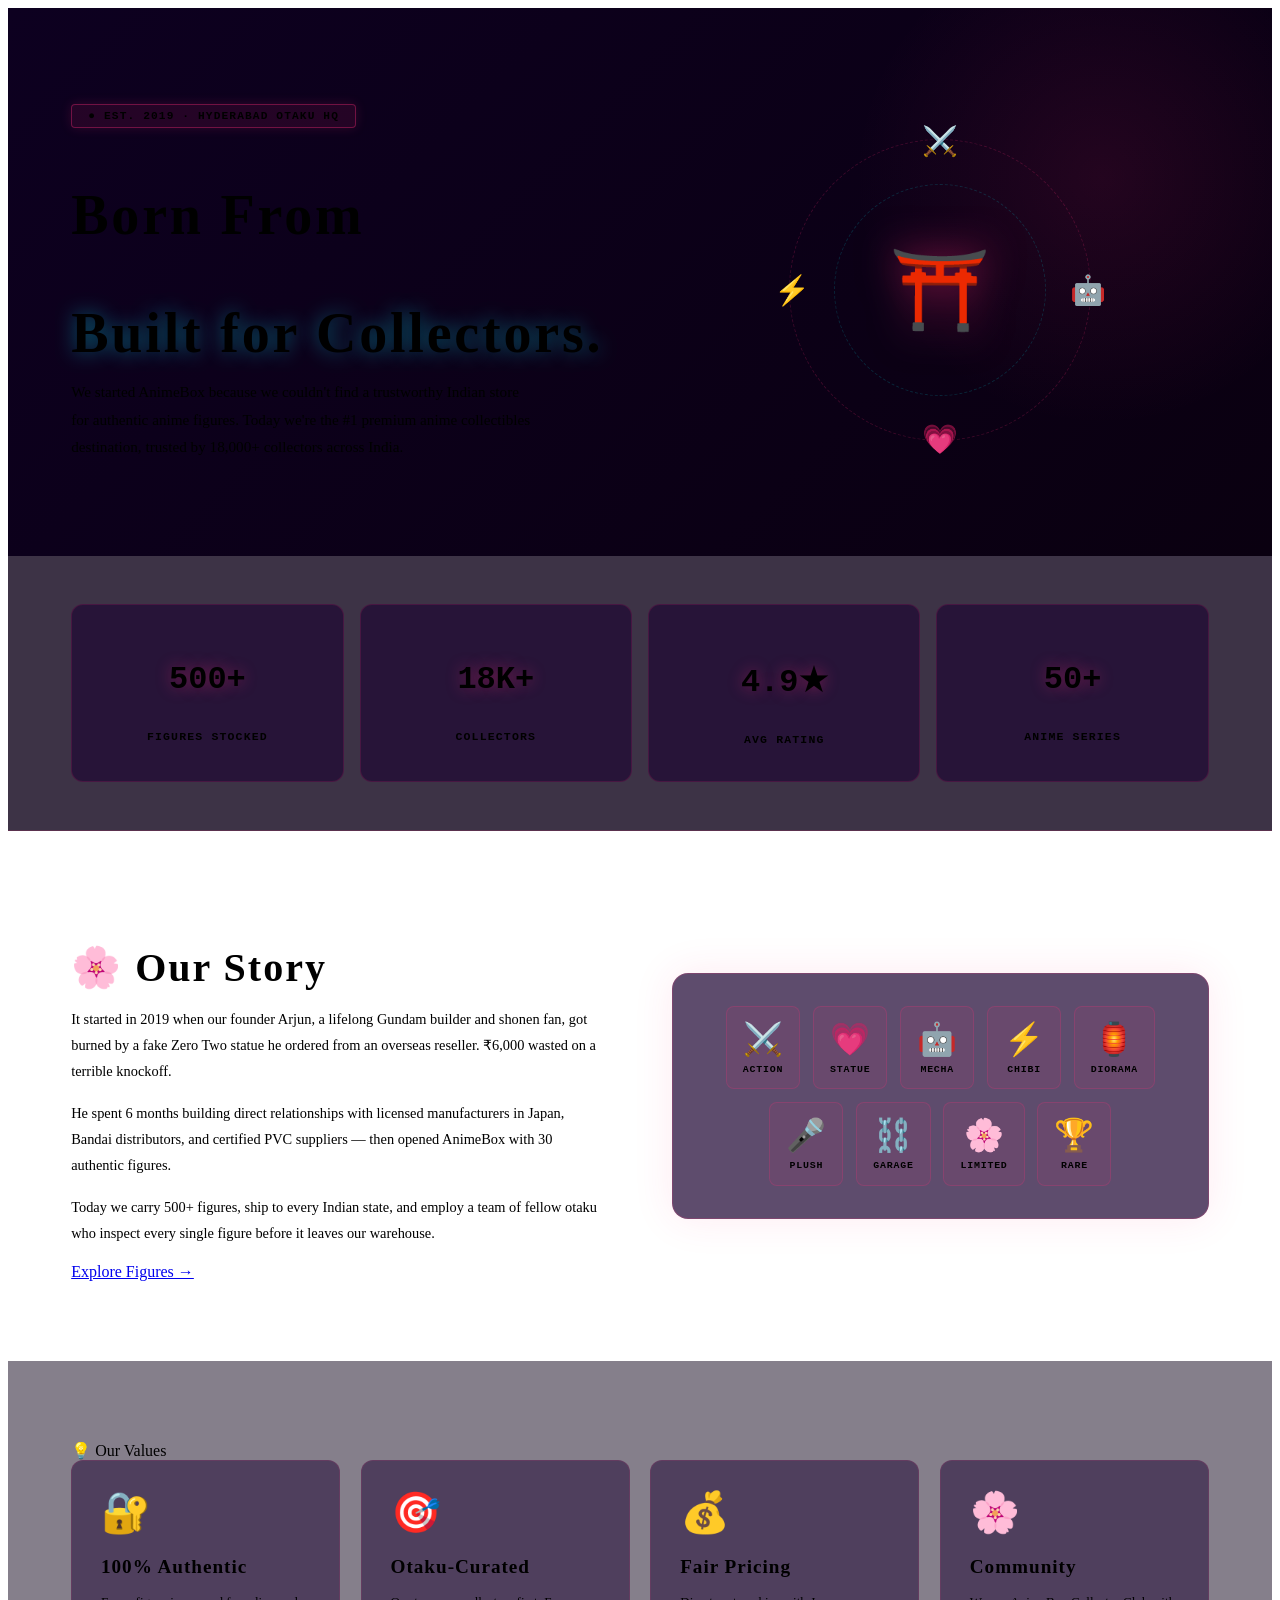
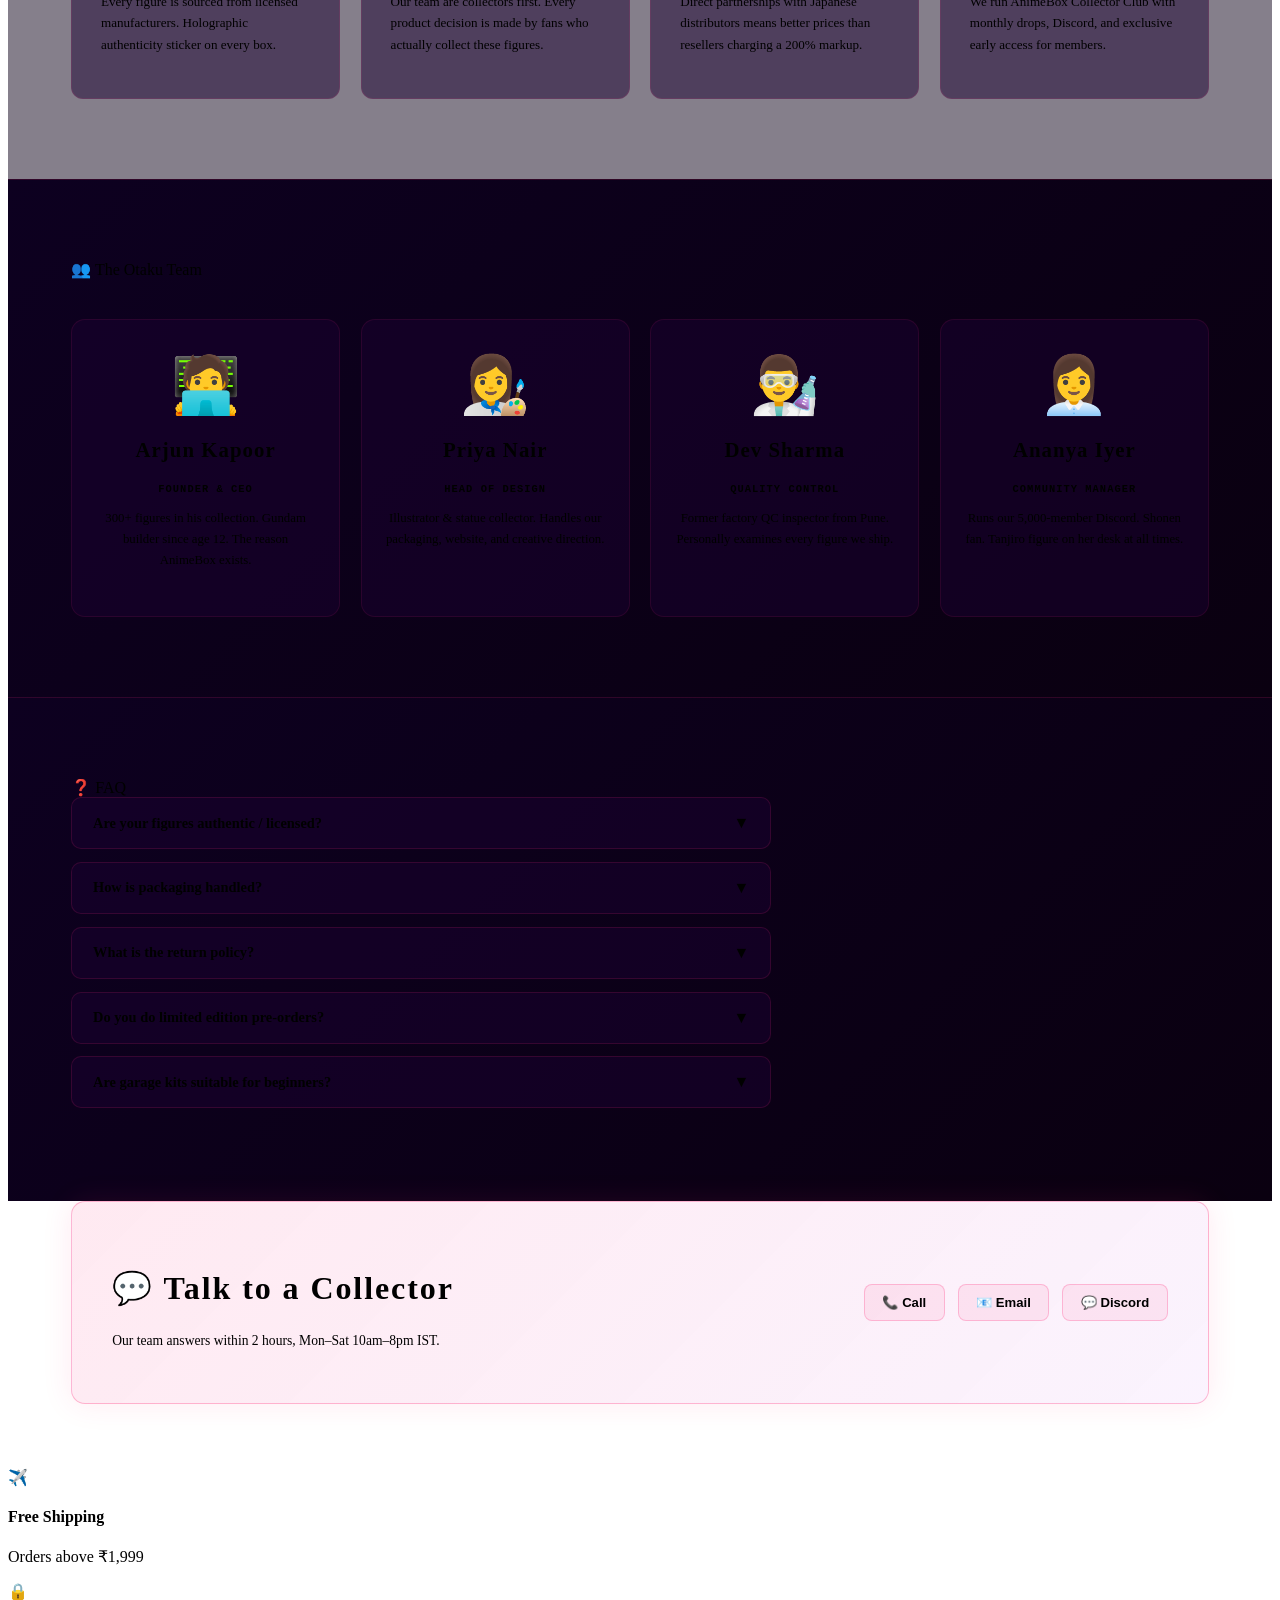
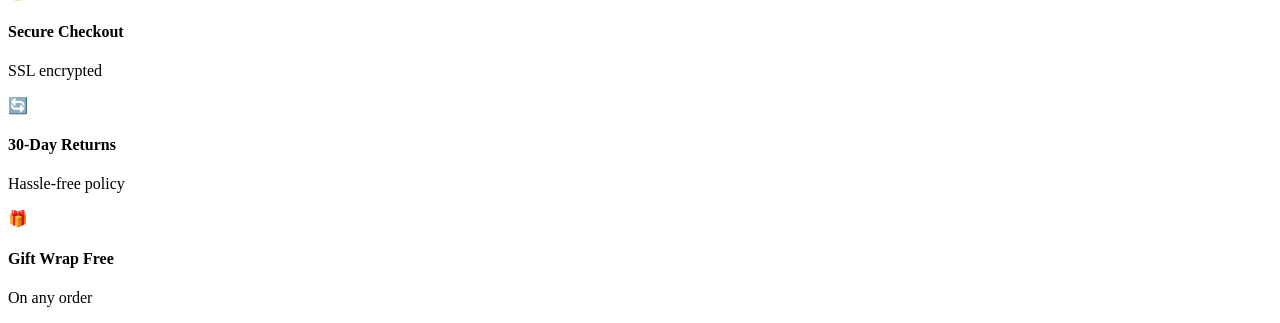
==== about.html @ fc383e43 "Create about.html" ====
<!DOCTYPE html>
<html lang="en">
<head>
<meta charset="UTF-8">
<meta name="viewport" content="width=device-width, initial-scale=1.0">
<title>About — ANIMEBOX</title>
<link rel="stylesheet" href="style.css">
<style>
.about-hero{display:grid;grid-template-columns:1fr 1fr;gap:4rem;padding:6rem 5% 5rem;align-items:center;position:relative;overflow:hidden;background:linear-gradient(135deg,#0d0020,#0a0010);}
.about-hero::before{content:'';position:absolute;right:-80px;top:-80px;width:500px;height:500px;background:radial-gradient(circle,rgba(255,45,120,0.1) 0%,transparent 70%);pointer-events:none;}
.ah-text{z-index:1;}
.ah-badge{display:inline-flex;align-items:center;gap:0.5rem;background:rgba(255,45,120,0.1);border:1px solid rgba(255,45,120,0.35);border-radius:4px;color:var(--neon-pink);font-family:'Orbitron',monospace;font-size:0.7rem;font-weight:700;padding:0.3rem 1rem;margin-bottom:1.3rem;letter-spacing:0.1em;box-shadow:0 0 12px rgba(255,45,120,0.15);}
.ah-text h1{font-family:'Bangers',cursive;font-size:3.5rem;letter-spacing:0.05em;line-height:1.05;margin-bottom:1rem;}
.ah-text h1 .g1{background:linear-gradient(135deg,var(--neon-pink),var(--neon-purple));-webkit-background-clip:text;-webkit-text-fill-color:transparent;}
.ah-text h1 .g2{color:var(--neon-cyan);text-shadow:0 0 20px rgba(0,245,255,0.4);}
.ah-text p{color:var(--muted);font-size:0.95rem;line-height:1.8;max-width:460px;}
.ah-visual{display:flex;align-items:center;justify-content:center;z-index:1;}
.orbit-rig{width:300px;height:300px;position:relative;display:flex;align-items:center;justify-content:center;}
.orbit-ring{position:absolute;border:1px dashed rgba(255,45,120,0.2);border-radius:50%;animation:orbit-spin 20s linear infinite;}
.orbit-ring.r1{width:100%;height:100%;}
.orbit-ring.r2{width:70%;height:70%;animation-direction:reverse;animation-duration:14s;border-color:rgba(0,245,255,0.15);}
@keyframes orbit-spin{to{transform:rotate(360deg);}}
.orb-dot{position:absolute;font-size:1.8rem;animation:counter-orbit 20s linear infinite;}
.orb-dot.d1{top:-16px;left:50%;transform:translateX(-50%);}
.orb-dot.d2{right:-16px;top:50%;transform:translateY(-50%);}
.orb-dot.d3{bottom:-16px;left:50%;transform:translateX(-50%);}
.orb-dot.d4{left:-16px;top:50%;transform:translateY(-50%);}
@keyframes counter-orbit{to{transform:rotate(-360deg);}}
.orbit-center{font-size:5rem;filter:drop-shadow(0 0 20px rgba(255,45,120,0.5));animation:pulse-center 3s ease-in-out infinite;}
@keyframes pulse-center{0%,100%{transform:scale(1);}50%{transform:scale(1.1);}}

.stats-row{display:grid;grid-template-columns:repeat(4,1fr);gap:1rem;padding:3rem 5%;background:rgba(13,0,24,0.8);border-bottom:1px solid rgba(255,45,120,0.15);}
.stat-box{text-align:center;background:rgba(26,0,48,0.6);border:1px solid rgba(255,45,120,0.15);border-radius:12px;padding:1.5rem;transition:border-color 0.2s,box-shadow 0.2s;}
.stat-box:hover{border-color:rgba(255,45,120,0.4);box-shadow:0 0 20px rgba(255,45,120,0.1);}
.stat-box h3{font-family:'Orbitron',monospace;font-size:2rem;font-weight:900;color:var(--neon-pink);text-shadow:0 0 16px rgba(255,45,120,0.4);}
.stat-box p{font-size:0.72rem;font-weight:700;color:var(--muted);margin-top:4px;letter-spacing:0.1em;text-transform:uppercase;font-family:'Orbitron',monospace;}

.story-section{display:grid;grid-template-columns:1fr 1fr;gap:4rem;padding:5rem 5%;align-items:center;position:relative;z-index:1;}
.story-text h2{font-family:'Bangers',cursive;font-size:2.5rem;letter-spacing:0.05em;margin-bottom:1rem;color:var(--text);}
.story-text p{color:var(--muted);font-size:0.9rem;line-height:1.8;margin-bottom:1rem;}
.figure-showcase{background:rgba(26,0,48,0.7);border:1px solid rgba(255,45,120,0.2);border-radius:16px;padding:2rem;box-shadow:0 0 40px rgba(255,45,120,0.1);}
.fig-grid{display:flex;flex-wrap:wrap;gap:0.8rem;justify-content:center;}
.fig-chip{background:rgba(255,45,120,0.07);border:1px solid rgba(255,45,120,0.2);border-radius:8px;padding:0.8rem 1rem;text-align:center;transition:all 0.2s;cursor:default;}
.fig-chip:hover{background:rgba(255,45,120,0.15);border-color:rgba(255,45,120,0.4);transform:translateY(-3px);}
.fig-chip span:first-child{font-size:2rem;display:block;}
.fig-chip span:last-child{font-size:0.62rem;color:var(--neon-cyan);font-weight:700;letter-spacing:0.08em;font-family:'Orbitron',monospace;}

.team-section{background:linear-gradient(135deg,#0d0020,#0a0010);border-top:1px solid rgba(255,45,120,0.15);border-bottom:1px solid rgba(255,45,120,0.15);padding:5rem 5%;}
.team-grid{display:grid;grid-template-columns:repeat(auto-fit,minmax(200px,1fr));gap:1.3rem;margin-top:2.5rem;}
.team-card{background:rgba(26,0,48,0.5);border:1px solid rgba(255,45,120,0.1);border-radius:14px;padding:2rem 1.4rem;text-align:center;transition:all 0.2s;}
.team-card:hover{border-color:rgba(255,45,120,0.35);transform:translateY(-4px);box-shadow:0 12px 32px rgba(255,45,120,0.1);}
.team-avatar{font-size:3.5rem;margin-bottom:0.8rem;}
.team-card h3{font-family:'Bangers',cursive;font-size:1.3rem;letter-spacing:0.05em;color:var(--text);}
.team-role{font-family:'Orbitron',monospace;font-size:0.65rem;letter-spacing:0.1em;color:var(--neon-pink);font-weight:700;margin-top:4px;}
.team-card p{font-size:0.8rem;color:var(--muted);line-height:1.65;margin-top:0.8rem;}

.values-section{padding:5rem 5%;position:relative;z-index:1;}
.values-grid{display:grid;grid-template-columns:repeat(auto-fit,minmax(220px,1fr));gap:1.3rem;}
.value-card{background:rgba(26,0,48,0.5);border:1px solid rgba(255,45,120,0.12);border-radius:12px;padding:1.8rem;transition:all 0.2s;}
.value-card:hover{border-color:rgba(255,45,120,0.35);box-shadow:0 0 20px rgba(255,45,120,0.1);transform:translateY(-3px);}
.vi-icon{font-size:2.5rem;margin-bottom:0.8rem;}
.value-card h3{font-family:'Bangers',cursive;font-size:1.2rem;letter-spacing:0.05em;margin-bottom:0.5rem;}
.value-card p{font-size:0.82rem;color:var(--muted);line-height:1.65;}

.faq-section{padding:5rem 5%;background:linear-gradient(135deg,#0d0020,#0a0010);position:relative;z-index:1;}
.faq-list{max-width:700px;}
.faq-item{border:1px solid rgba(255,45,120,0.15);border-radius:10px;background:rgba(26,0,48,0.5);overflow:hidden;margin-bottom:0.8rem;transition:border-color 0.2s;}
.faq-item:hover{border-color:rgba(255,45,120,0.3);}
.faq-q{padding:1rem 1.3rem;cursor:pointer;display:flex;align-items:center;justify-content:space-between;font-weight:800;font-size:0.9rem;color:var(--text);}
.faq-q:hover{color:var(--neon-pink);}
.faq-ch{font-size:1rem;transition:transform 0.2s;color:var(--neon-pink);}
.faq-item.open .faq-ch{transform:rotate(180deg);}
.faq-a{display:none;padding:0 1.3rem 1rem;font-size:0.85rem;color:var(--muted);line-height:1.7;}
.faq-item.open .faq-a{display:block;}

.contact-strip{background:linear-gradient(135deg,rgba(255,45,120,0.1),rgba(191,90,242,0.07));border:1px solid rgba(255,45,120,0.3);margin:0 5% 4rem;border-radius:14px;padding:2.5rem;box-shadow:0 0 30px rgba(255,45,120,0.1);display:flex;align-items:center;justify-content:space-between;flex-wrap:wrap;gap:2rem;position:relative;z-index:1;}
.contact-strip h2{font-family:'Bangers',cursive;font-size:2rem;letter-spacing:0.06em;color:var(--text);}
.contact-strip p{color:var(--muted);font-size:0.85rem;margin-top:4px;}
.contact-methods{display:flex;gap:0.8rem;flex-wrap:wrap;}
.cm{background:rgba(255,45,120,0.08);border:1px solid rgba(255,45,120,0.25);border-radius:8px;padding:0.6rem 1.1rem;font-weight:800;font-size:0.82rem;cursor:pointer;color:var(--neon-pink);transition:all 0.2s;font-family:'M PLUS Rounded 1c',sans-serif;}
.cm:hover{background:rgba(255,45,120,0.18);box-shadow:0 0 12px rgba(255,45,120,0.3);}

@media(max-width:900px){.about-hero,.story-section{grid-template-columns:1fr;}.ah-visual{display:none;}.stats-row{grid-template-columns:1fr 1fr;}}
</style>
</head>
<body>
<div id="cursor"></div><div id="cursor-trail"></div>
<div id="site-header"></div>

<div class="about-hero">
  <div class="ah-text reveal-left">
    <div class="ah-badge"><span class="blink">●</span> EST. 2019 · HYDERABAD OTAKU HQ</div>
    <h1>Born From<br><span class="g1">Passion.</span><br><span class="g2">Built for Collectors.</span></h1>
    <p>We started AnimeBox because we couldn't find a trustworthy Indian store for authentic anime figures. Today we're the #1 premium anime collectibles destination, trusted by 18,000+ collectors across India.</p>
  </div>
  <div class="ah-visual reveal-right">
    <div class="orbit-rig">
      <div class="orbit-ring r1">
        <span class="orb-dot d1">⚔️</span>
        <span class="orb-dot d2">🤖</span>
        <span class="orb-dot d3">💗</span>
        <span class="orb-dot d4">⚡</span>
      </div>
      <div class="orbit-ring r2"></div>
      <span class="orbit-center">⛩️</span>
    </div>
  </div>
</div>

<div class="stats-row">
  <div class="stat-box reveal"><h3>500+</h3><p>Figures Stocked</p></div>
  <div class="stat-box reveal"><h3>18K+</h3><p>Collectors</p></div>
  <div class="stat-box reveal"><h3>4.9★</h3><p>Avg Rating</p></div>
  <div class="stat-box reveal"><h3>50+</h3><p>Anime Series</p></div>
</div>

<div class="story-section">
  <div class="story-text reveal-left">
    <h2>🌸 Our Story</h2>
    <p>It started in 2019 when our founder Arjun, a lifelong Gundam builder and shonen fan, got burned by a fake Zero Two statue he ordered from an overseas reseller. ₹6,000 wasted on a terrible knockoff.</p>
    <p>He spent 6 months building direct relationships with licensed manufacturers in Japan, Bandai distributors, and certified PVC suppliers — then opened AnimeBox with 30 authentic figures.</p>
    <p>Today we carry 500+ figures, ship to every Indian state, and employ a team of fellow otaku who inspect every single figure before it leaves our warehouse.</p>
    <a href="shop.html" class="btn btn-neon" style="margin-top:1rem;">Explore Figures →</a>
  </div>
  <div class="figure-showcase reveal-right">
    <div class="fig-grid">
      <div class="fig-chip"><span>⚔️</span><span>ACTION</span></div>
      <div class="fig-chip"><span>💗</span><span>STATUE</span></div>
      <div class="fig-chip"><span>🤖</span><span>MECHA</span></div>
      <div class="fig-chip"><span>⚡</span><span>CHIBI</span></div>
      <div class="fig-chip"><span>🏮</span><span>DIORAMA</span></div>
      <div class="fig-chip"><span>🎤</span><span>PLUSH</span></div>
      <div class="fig-chip"><span>⛓️</span><span>GARAGE</span></div>
      <div class="fig-chip"><span>🌸</span><span>LIMITED</span></div>
      <div class="fig-chip"><span>🏆</span><span>RARE</span></div>
    </div>
  </div>
</div>

<div class="values-section" style="background:rgba(13,0,24,0.5);">
  <div class="section-header reveal"><div class="section-title">💡 Our Values <span class="glow-line"></span></div></div>
  <div class="values-grid">
    <div class="value-card reveal"><div class="vi-icon">🔐</div><h3>100% Authentic</h3><p>Every figure is sourced from licensed manufacturers. Holographic authenticity sticker on every box.</p></div>
    <div class="value-card reveal"><div class="vi-icon">🎯</div><h3>Otaku-Curated</h3><p>Our team are collectors first. Every product decision is made by fans who actually collect these figures.</p></div>
    <div class="value-card reveal"><div class="vi-icon">💰</div><h3>Fair Pricing</h3><p>Direct partnerships with Japanese distributors means better prices than resellers charging a 200% markup.</p></div>
    <div class="value-card reveal"><div class="vi-icon">🌸</div><h3>Community</h3><p>We run AnimeBox Collector Club with monthly drops, Discord, and exclusive early access for members.</p></div>
  </div>
</div>

<section class="team-section">
  <div class="section-title reveal">👥 The Otaku Team <span class="glow-line" style="background:linear-gradient(90deg,var(--neon-cyan),var(--neon-pink),transparent);"></span></div>
  <div class="team-grid">
    <div class="team-card reveal"><div class="team-avatar">🧑‍💻</div><h3>Arjun Kapoor</h3><div class="team-role">FOUNDER & CEO</div><p>300+ figures in his collection. Gundam builder since age 12. The reason AnimeBox exists.</p></div>
    <div class="team-card reveal"><div class="team-avatar">👩‍🎨</div><h3>Priya Nair</h3><div class="team-role">HEAD OF DESIGN</div><p>Illustrator & statue collector. Handles our packaging, website, and creative direction.</p></div>
    <div class="team-card reveal"><div class="team-avatar">👨‍🔬</div><h3>Dev Sharma</h3><div class="team-role">QUALITY CONTROL</div><p>Former factory QC inspector from Pune. Personally examines every figure we ship.</p></div>
    <div class="team-card reveal"><div class="team-avatar">👩‍💼</div><h3>Ananya Iyer</h3><div class="team-role">COMMUNITY MANAGER</div><p>Runs our 5,000-member Discord. Shonen fan. Tanjiro figure on her desk at all times.</p></div>
  </div>
</section>

<div class="faq-section">
  <div class="section-header reveal"><div class="section-title">❓ FAQ <span class="glow-line"></span></div></div>
  <div class="faq-list">
    <div class="faq-item reveal"><div class="faq-q" onclick="toggleFaq(this)">Are your figures authentic / licensed? <span class="faq-ch">▼</span></div><div class="faq-a">100% yes. Every figure includes a holographic authenticity sticker. We source exclusively from licensed manufacturers and authorised Bandai/Good Smile distributors. Bootlegs are never stocked.</div></div>
    <div class="faq-item reveal"><div class="faq-q" onclick="toggleFaq(this)">How is packaging handled? <span class="faq-ch">▼</span></div><div class="faq-a">We use double-boxed shipping with custom foam inserts. The collector box is never exposed. For large statues, we use professional art transport cases with corner bracing.</div></div>
    <div class="faq-item reveal"><div class="faq-q" onclick="toggleFaq(this)">What is the return policy? <span class="faq-ch">▼</span></div><div class="faq-a">30-day hassle-free returns. If your figure arrives damaged or misrepresented, we'll replace it or give a full refund. We've never refused a valid claim.</div></div>
    <div class="faq-item reveal"><div class="faq-q" onclick="toggleFaq(this)">Do you do limited edition pre-orders? <span class="faq-ch">▼</span></div><div class="faq-a">Yes! Join our Collector Club on Discord for first access to limited edition pre-orders, including exclusive colourways that sell out within hours.</div></div>
    <div class="faq-item reveal"><div class="faq-q" onclick="toggleFaq(this)">Are garage kits suitable for beginners? <span class="faq-ch">▼</span></div><div class="faq-a">Garage kits vary — we rate each as beginner, intermediate, or expert. Beginner kits come with a painting guide. We also stock pre-assembled premium resin figures if you prefer display-ready items.</div></div>
  </div>
</div>

<div class="contact-strip reveal">
  <div><h2>💬 Talk to a Collector</h2><p>Our team answers within 2 hours, Mon–Sat 10am–8pm IST.</p></div>
  <div class="contact-methods">
    <span class="cm" onclick="showToast('📞 +91 98765 11111')">📞 Call</span>
    <span class="cm" onclick="showToast('📧 hello@animebox.in')">📧 Email</span>
    <span class="cm" onclick="showToast('💬 Discord: discord.gg/animebox')">💬 Discord</span>
  </div>
</div>

<div class="features-strip">
  <div class="feat-item"><div class="feat-icon">✈️</div><div class="feat-text"><h4>Free Shipping</h4><p>Orders above ₹1,999</p></div></div>
  <div class="feat-item"><div class="feat-icon">🔒</div><div class="feat-text"><h4>Secure Checkout</h4><p>SSL encrypted</p></div></div>
  <div class="feat-item"><div class="feat-icon">🔄</div><div class="feat-text"><h4>30-Day Returns</h4><p>Hassle-free policy</p></div></div>
  <div class="feat-item"><div class="feat-icon">🎁</div><div class="feat-text"><h4>Gift Wrap Free</h4><p>On any order</p></div></div>
</div>

<div id="site-footer"></div>
<div id="toast"></div>
<script src="app.js"></script>
<script>
window.PAGE_ID='about.html';
function toggleFaq(el){el.closest('.faq-item').classList.toggle('open');}
const blink=document.querySelector('.blink');
</script>
</body>
</html>
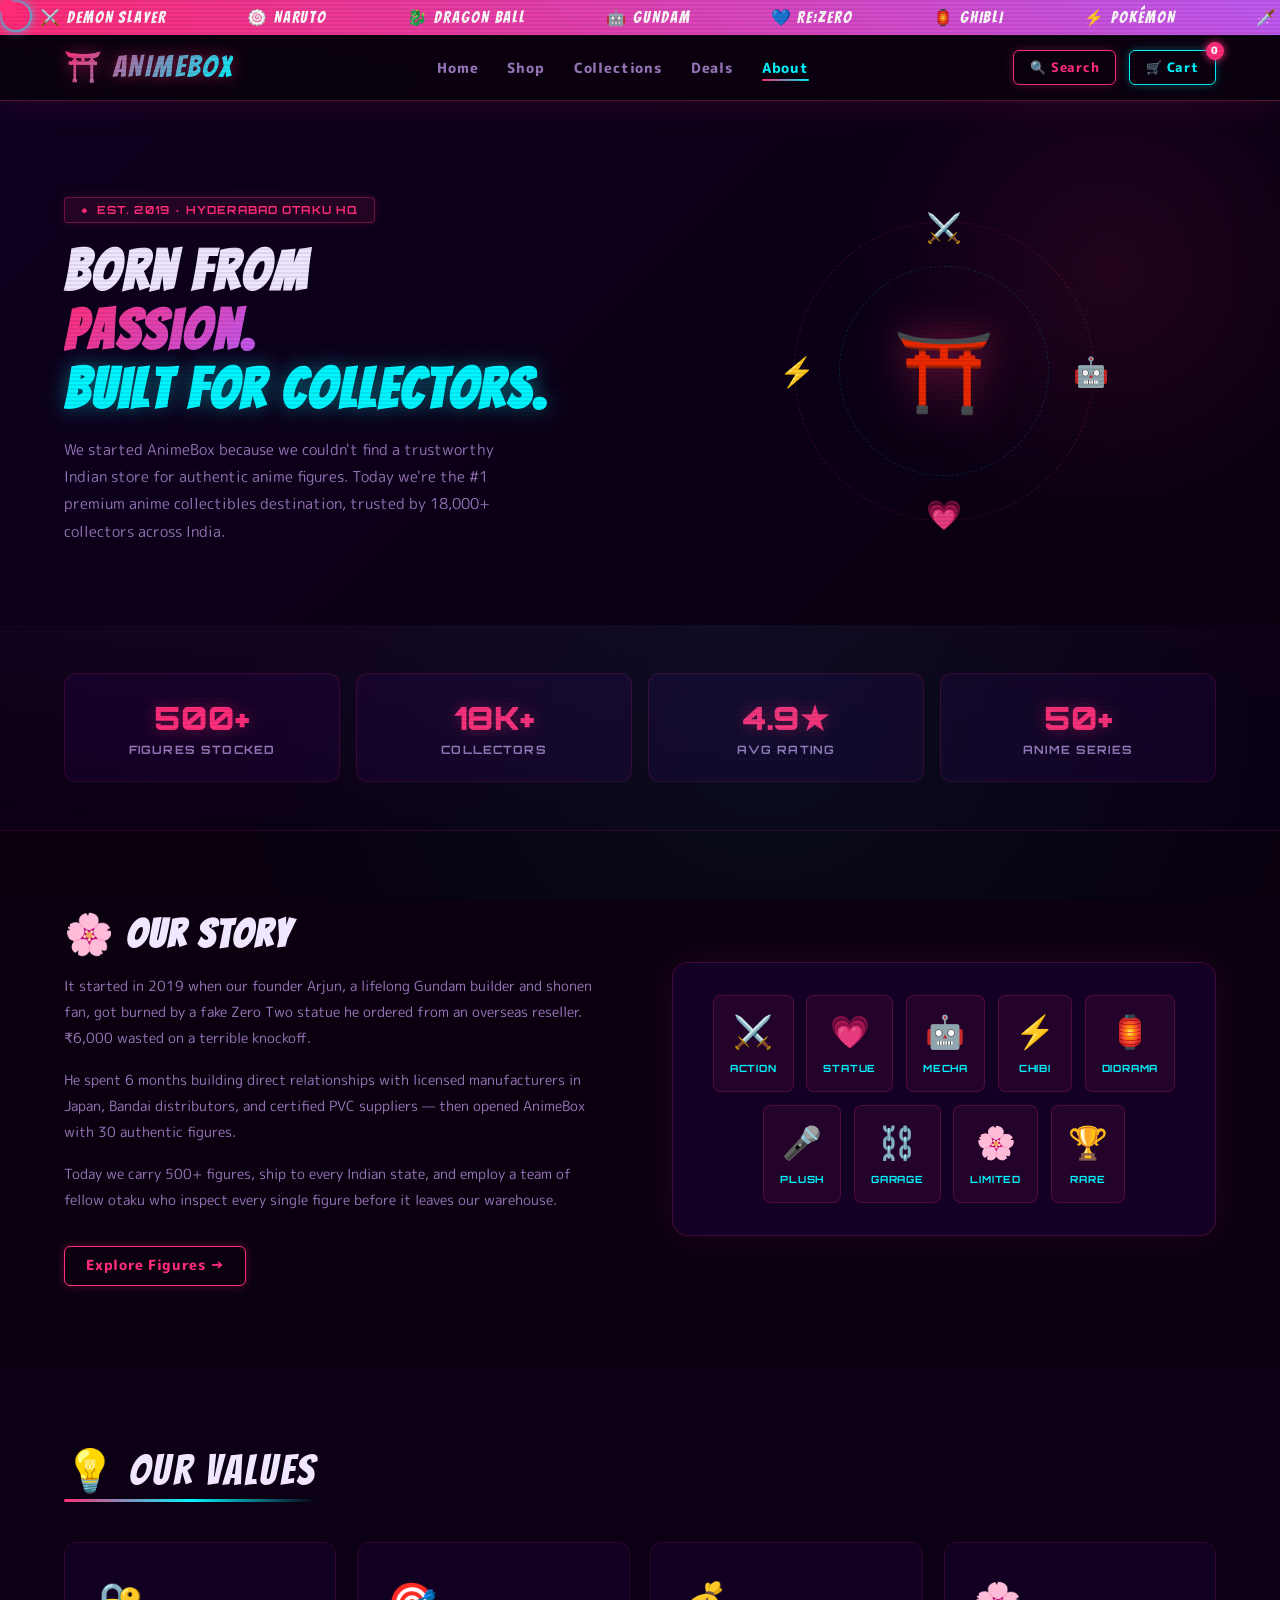
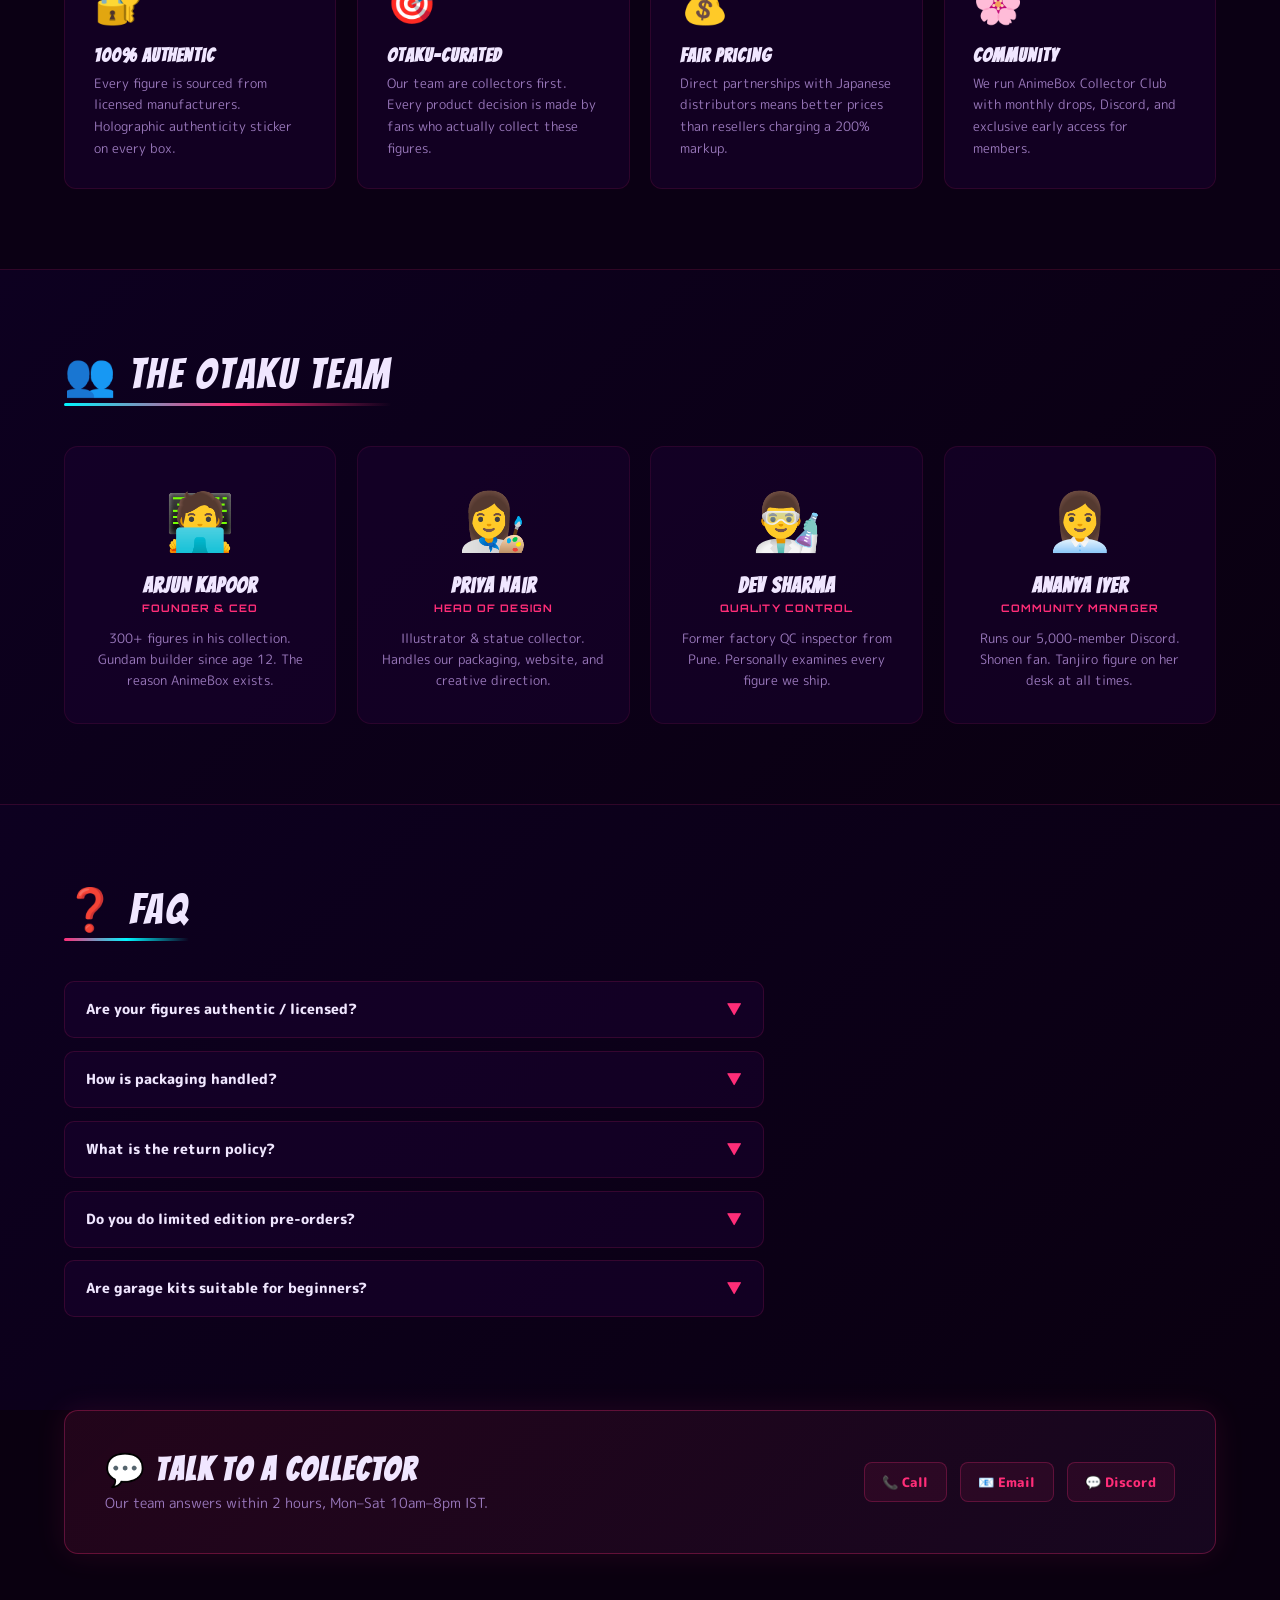
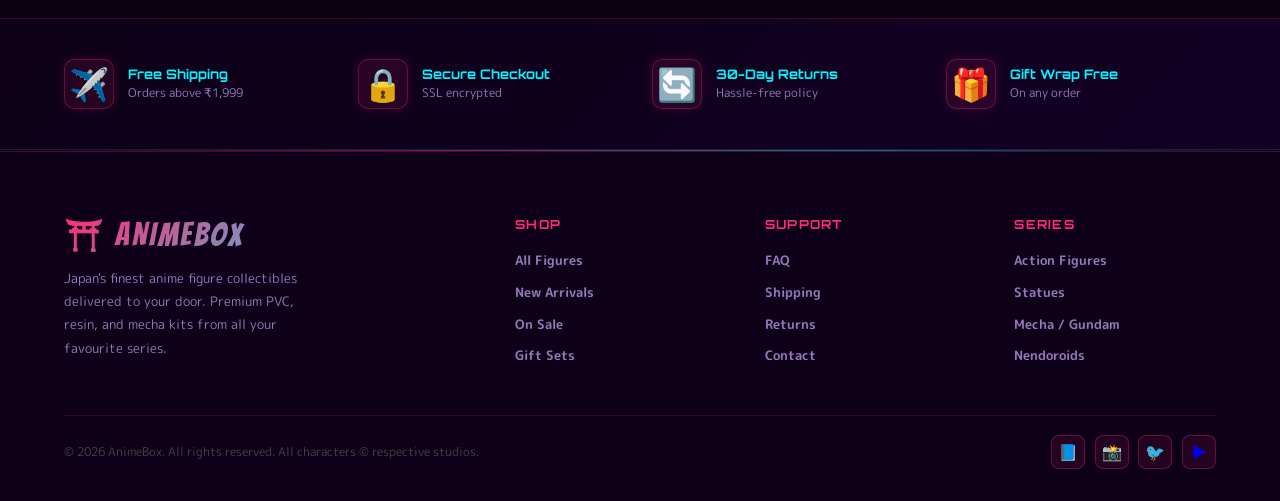
==== commit 5d010d49: "Update about.html" ====
--- a/about.html
+++ b/about.html
@@ -1,6 +1,15 @@
 <!DOCTYPE html>
 <html lang="en">
 <head>
+  <!-- Google tag (gtag.js) -->
+<script async src="https://www.googletagmanager.com/gtag/js?id=G-0116BW4BVF"></script>
+<script>
+  window.dataLayer = window.dataLayer || [];
+  function gtag(){dataLayer.push(arguments);}
+  gtag('js', new Date());
+
+  gtag('config', 'G-0116BW4BVF');
+</script>
 <meta charset="UTF-8">
 <meta name="viewport" content="width=device-width, initial-scale=1.0">
 <title>About — ANIMEBOX</title>
--- a/style.css
+++ b/style.css
@@ -0,0 +1,423 @@
+@import url('https://fonts.googleapis.com/css2?family=Bangers&family=Orbitron:wght@400;700;900&family=M+PLUS+Rounded+1c:wght@400;700;800&display=swap');
+
+:root {
+  --bg: #0a0010;
+  --bg2: #0d0018;
+  --surface: #130020;
+  --card: #1a0030;
+  --border: #ff2d78;
+  --neon-pink: #ff2d78;
+  --neon-cyan: #00f5ff;
+  --neon-yellow: #ffe600;
+  --neon-purple: #bf5af2;
+  --neon-green: #39ff14;
+  --text: #f0e6ff;
+  --muted: #9977bb;
+  --gold: #ffd700;
+  --sakura: #ffb7c5;
+}
+
+* { margin: 0; padding: 0; box-sizing: border-box; }
+html { scroll-behavior: smooth; }
+
+body {
+  font-family: 'M PLUS Rounded 1c', sans-serif;
+  background: var(--bg);
+  color: var(--text);
+  overflow-x: hidden;
+  cursor: none;
+}
+
+/* ── STARFIELD BG ── */
+body::before {
+  content: '';
+  position: fixed; inset: 0;
+  background:
+    radial-gradient(ellipse at 20% 50%, rgba(191,90,242,0.08) 0%, transparent 60%),
+    radial-gradient(ellipse at 80% 20%, rgba(255,45,120,0.07) 0%, transparent 55%),
+    radial-gradient(ellipse at 60% 80%, rgba(0,245,255,0.05) 0%, transparent 50%);
+  pointer-events: none; z-index: 0;
+}
+
+/* ── SCANLINES ── */
+body::after {
+  content: '';
+  position: fixed; inset: 0;
+  background: repeating-linear-gradient(0deg, transparent, transparent 2px, rgba(0,0,0,0.07) 2px, rgba(0,0,0,0.07) 4px);
+  pointer-events: none; z-index: 9990;
+}
+
+/* ── CUSTOM CURSOR ── */
+#cursor {
+  width: 16px; height: 16px;
+  background: var(--neon-pink);
+  border-radius: 50%;
+  position: fixed; pointer-events: none; z-index: 99999;
+  box-shadow: 0 0 12px var(--neon-pink), 0 0 24px var(--neon-pink);
+  transition: transform 0.1s;
+}
+#cursor-trail {
+  width: 32px; height: 32px;
+  border: 2px solid var(--neon-cyan);
+  border-radius: 50%;
+  position: fixed; pointer-events: none; z-index: 99998;
+  transition: left 0.12s ease, top 0.12s ease;
+  box-shadow: 0 0 8px var(--neon-cyan);
+  opacity: 0.6;
+}
+
+/* ── MARQUEE ── */
+.marquee-strip {
+  background: linear-gradient(90deg, var(--neon-pink), var(--neon-purple), var(--neon-cyan), var(--neon-pink));
+  background-size: 300%;
+  animation: shift-grad 4s linear infinite;
+  color: #fff;
+  font-family: 'Bangers', cursive;
+  font-size: 1rem;
+  letter-spacing: 0.12em;
+  padding: 8px 0;
+  overflow: hidden;
+  white-space: nowrap;
+  position: relative; z-index: 10;
+}
+@keyframes shift-grad { 0%{background-position:0%} 100%{background-position:300%} }
+.marquee-inner { display: inline-block; animation: marquee 28s linear infinite; }
+.marquee-inner span { margin: 0 2.5rem; }
+@keyframes marquee { from{transform:translateX(0);} to{transform:translateX(-50%);} }
+
+/* ── NAV ── */
+nav {
+  display: flex; align-items: center; justify-content: space-between;
+  padding: 0.9rem 5%;
+  background: rgba(10,0,16,0.92);
+  backdrop-filter: blur(16px);
+  border-bottom: 1px solid rgba(255,45,120,0.35);
+  position: sticky; top: 0; z-index: 500;
+  box-shadow: 0 4px 32px rgba(255,45,120,0.12);
+}
+.logo {
+  font-family: 'Bangers', cursive;
+  font-size: 1.9rem;
+  letter-spacing: 0.08em;
+  text-decoration: none;
+  display: flex; align-items: center; gap: 0.4rem;
+  background: linear-gradient(135deg, var(--neon-pink), var(--neon-cyan));
+  -webkit-background-clip: text; -webkit-text-fill-color: transparent;
+  filter: drop-shadow(0 0 8px rgba(255,45,120,0.5));
+}
+nav ul { list-style: none; display: flex; gap: 1.8rem; }
+nav ul li a {
+  font-weight: 800; font-size: 0.88rem;
+  text-decoration: none; color: var(--muted);
+  letter-spacing: 0.06em;
+  position: relative; padding-bottom: 3px;
+  transition: color 0.2s;
+}
+nav ul li a:hover, nav ul li a.active { color: var(--neon-cyan); }
+nav ul li a::after {
+  content: ''; position: absolute; left: 0; bottom: 0;
+  width: 0; height: 2px;
+  background: linear-gradient(90deg, var(--neon-pink), var(--neon-cyan));
+  border-radius: 2px; transition: width 0.25s;
+}
+nav ul li a:hover::after, nav ul li a.active::after { width: 100%; }
+
+.nav-actions { display: flex; gap: 0.8rem; align-items: center; }
+
+/* ── BUTTONS ── */
+.btn {
+  display: inline-flex; align-items: center; gap: 0.4rem;
+  padding: 0.55rem 1.3rem; border-radius: 6px;
+  font-weight: 800; font-size: 0.88rem; cursor: pointer;
+  text-decoration: none; transition: all 0.2s;
+  font-family: 'M PLUS Rounded 1c', sans-serif;
+  letter-spacing: 0.04em; border: none;
+}
+.btn-neon {
+  background: transparent;
+  color: var(--neon-pink);
+  border: 1.5px solid var(--neon-pink);
+  box-shadow: 0 0 10px rgba(255,45,120,0.3), inset 0 0 10px rgba(255,45,120,0.05);
+}
+.btn-neon:hover {
+  background: var(--neon-pink);
+  color: #fff;
+  box-shadow: 0 0 20px rgba(255,45,120,0.7), 0 0 40px rgba(255,45,120,0.3);
+  transform: translateY(-2px);
+}
+.btn-cyan {
+  background: transparent;
+  color: var(--neon-cyan);
+  border: 1.5px solid var(--neon-cyan);
+  box-shadow: 0 0 10px rgba(0,245,255,0.3);
+}
+.btn-cyan:hover {
+  background: var(--neon-cyan);
+  color: #000;
+  box-shadow: 0 0 20px rgba(0,245,255,0.7);
+  transform: translateY(-2px);
+}
+.btn-gold {
+  background: linear-gradient(135deg, var(--gold), #ffaa00);
+  color: #1a0030;
+  font-weight: 900;
+  box-shadow: 0 0 16px rgba(255,215,0,0.5);
+}
+.btn-gold:hover {
+  box-shadow: 0 0 30px rgba(255,215,0,0.8);
+  transform: translateY(-2px) scale(1.02);
+}
+.btn-outline-gold {
+  background: transparent;
+  color: var(--gold);
+  border: 1.5px solid var(--gold);
+  box-shadow: 0 0 10px rgba(255,215,0,0.2);
+}
+.btn-outline-gold:hover {
+  background: var(--gold);
+  color: #000;
+  box-shadow: 0 0 24px rgba(255,215,0,0.6);
+  transform: translateY(-2px);
+}
+
+.cart-wrap { position: relative; }
+#cart-count {
+  position: absolute; top: -8px; right: -8px;
+  background: var(--neon-pink); color: #fff;
+  border-radius: 50%; width: 18px; height: 18px;
+  font-size: 0.65rem; font-weight: 900;
+  display: flex; align-items: center; justify-content: center;
+  box-shadow: 0 0 8px var(--neon-pink);
+  animation: pulse-badge 2s infinite;
+}
+@keyframes pulse-badge {
+  0%,100% { box-shadow: 0 0 8px var(--neon-pink); }
+  50% { box-shadow: 0 0 18px var(--neon-pink), 0 0 32px var(--neon-pink); }
+}
+
+/* ── SECTION HELPERS ── */
+.section { padding: 5rem 5%; position: relative; z-index: 1; }
+.section-header { display: flex; align-items: baseline; justify-content: space-between; margin-bottom: 2.5rem; flex-wrap: wrap; gap: 1rem; }
+.section-title {
+  font-family: 'Bangers', cursive;
+  font-size: 2.6rem; letter-spacing: 0.06em;
+  position: relative; display: inline-block;
+}
+.section-title .glow-line {
+  display: block; height: 3px; margin-top: 4px;
+  background: linear-gradient(90deg, var(--neon-pink), var(--neon-cyan), transparent);
+  border-radius: 2px;
+}
+.see-all {
+  font-weight: 800; font-size: 0.85rem;
+  color: var(--neon-cyan); text-decoration: none;
+  border-bottom: 1px solid var(--neon-cyan);
+  padding-bottom: 1px;
+  transition: text-shadow 0.2s;
+}
+.see-all:hover { text-shadow: 0 0 10px var(--neon-cyan); }
+
+/* ── PRODUCT CARD ── */
+.products-grid { display: grid; grid-template-columns: repeat(auto-fill, minmax(220px, 1fr)); gap: 1.6rem; }
+.product-card {
+  background: var(--card);
+  border: 1px solid rgba(255,45,120,0.2);
+  border-radius: 12px;
+  overflow: hidden;
+  transition: transform 0.25s, box-shadow 0.25s, border-color 0.25s;
+  cursor: pointer;
+  text-decoration: none;
+  color: var(--text);
+  display: block;
+  position: relative;
+}
+.product-card::before {
+  content: '';
+  position: absolute; inset: 0;
+  background: linear-gradient(135deg, rgba(255,45,120,0.04), transparent);
+  pointer-events: none;
+}
+.product-card:hover {
+  transform: translateY(-8px) scale(1.02);
+  border-color: var(--neon-pink);
+  box-shadow: 0 12px 40px rgba(255,45,120,0.3), 0 0 20px rgba(255,45,120,0.15);
+}
+.card-img {
+  height: 180px;
+  display: flex; align-items: center; justify-content: center;
+  font-size: 5rem;
+  position: relative; overflow: hidden;
+}
+.card-img::after {
+  content: '';
+  position: absolute; inset: 0;
+  background: linear-gradient(to top, var(--card) 0%, transparent 50%);
+}
+.card-img .vi { transition: transform 0.4s, filter 0.4s; position: relative; z-index: 1; }
+.product-card:hover .vi { transform: scale(1.15) rotate(-3deg); filter: drop-shadow(0 0 20px rgba(255,45,120,0.6)); }
+.card-badge {
+  position: absolute; top: 10px; left: 10px; z-index: 2;
+  font-weight: 900; font-size: 0.68rem; padding: 3px 10px;
+  border-radius: 4px; letter-spacing: 0.08em;
+  font-family: 'Orbitron', monospace;
+}
+.badge-hot { background: var(--neon-pink); color: #fff; box-shadow: 0 0 10px var(--neon-pink); }
+.badge-new { background: var(--neon-green); color: #000; box-shadow: 0 0 10px var(--neon-green); }
+.badge-sale { background: var(--neon-yellow); color: #000; box-shadow: 0 0 10px var(--neon-yellow); }
+.badge-limited { background: var(--neon-purple); color: #fff; box-shadow: 0 0 10px var(--neon-purple); }
+.badge-rare { background: var(--gold); color: #000; box-shadow: 0 0 10px var(--gold); }
+
+.card-body { padding: 1rem 1.1rem 1.2rem; }
+.card-cat { font-size: 0.68rem; font-weight: 800; letter-spacing: 0.12em; color: var(--neon-cyan); text-transform: uppercase; margin-bottom: 3px; font-family: 'Orbitron', monospace; }
+.card-name { font-family: 'Bangers', cursive; font-size: 1.25rem; letter-spacing: 0.05em; margin-bottom: 4px; line-height: 1.2; }
+.card-stars { color: var(--gold); font-size: 0.82rem; margin-bottom: 8px; }
+.card-stars span { color: var(--muted); font-size: 0.75rem; }
+.card-foot { display: flex; align-items: center; justify-content: space-between; }
+.card-price { font-family: 'Orbitron', monospace; font-size: 1.1rem; font-weight: 700; color: var(--neon-yellow); }
+.card-price .old-p { font-size: 0.78rem; color: var(--muted); text-decoration: line-through; margin-right: 4px; font-family: 'M PLUS Rounded 1c', sans-serif; }
+.add-btn {
+  background: var(--neon-pink);
+  color: #fff; border: none;
+  border-radius: 6px; width: 32px; height: 32px;
+  font-size: 1.2rem; cursor: pointer;
+  display: flex; align-items: center; justify-content: center;
+  box-shadow: 0 0 10px rgba(255,45,120,0.5);
+  transition: all 0.2s;
+}
+.add-btn:hover { box-shadow: 0 0 20px rgba(255,45,120,0.8); transform: scale(1.15); }
+
+/* CARD BG ACCENTS */
+.acc-pink { background: linear-gradient(135deg, #1a0030, #2a001a); }
+.acc-blue { background: linear-gradient(135deg, #001a2a, #000d1a); }
+.acc-green { background: linear-gradient(135deg, #001a0d, #001205); }
+.acc-purple { background: linear-gradient(135deg, #1a0030, #12002a); }
+.acc-gold { background: linear-gradient(135deg, #1a1000, #0d0900); }
+.acc-cyan { background: linear-gradient(135deg, #001a1a, #000d0d); }
+.acc-red { background: linear-gradient(135deg, #1a0005, #0d0003); }
+.acc-teal { background: linear-gradient(135deg, #001818, #000f0f); }
+
+/* ── FEATURES STRIP ── */
+.features-strip {
+  background: linear-gradient(135deg, #0d0018, #130025);
+  border-top: 1px solid rgba(255,45,120,0.2);
+  border-bottom: 1px solid rgba(0,245,255,0.15);
+  padding: 2.5rem 5%;
+  display: grid; grid-template-columns: repeat(auto-fit, minmax(180px,1fr));
+  gap: 1.5rem; position: relative; z-index: 1;
+}
+.feat-item { display: flex; align-items: center; gap: 0.9rem; }
+.feat-icon {
+  font-size: 2rem;
+  background: rgba(255,45,120,0.1);
+  border: 1px solid rgba(255,45,120,0.3);
+  border-radius: 10px; width: 50px; height: 50px;
+  display: flex; align-items: center; justify-content: center;
+  flex-shrink: 0; box-shadow: 0 0 12px rgba(255,45,120,0.15);
+}
+.feat-text h4 { font-family: 'Orbitron', monospace; font-size: 0.82rem; color: var(--neon-cyan); font-weight: 700; }
+.feat-text p { font-size: 0.75rem; color: var(--muted); margin-top: 2px; }
+
+/* ── TOAST ── */
+#toast {
+  position: fixed; bottom: 2rem; right: 2rem;
+  background: var(--card);
+  color: var(--neon-cyan);
+  border: 1px solid var(--neon-cyan);
+  padding: 0.9rem 1.4rem; border-radius: 8px;
+  font-weight: 800; font-size: 0.9rem; z-index: 9999;
+  box-shadow: 0 0 20px rgba(0,245,255,0.3), 0 8px 32px rgba(0,0,0,0.5);
+  transform: translateY(100px); opacity: 0;
+  transition: all 0.3s;
+  font-family: 'Orbitron', monospace;
+}
+#toast.show { transform: translateY(0); opacity: 1; }
+
+/* ── SCROLL REVEAL ── */
+.reveal { opacity: 0; transform: translateY(30px); transition: opacity 0.7s ease, transform 0.7s ease; }
+.reveal.visible { opacity: 1; transform: none; }
+.reveal-left { opacity: 0; transform: translateX(-30px); transition: opacity 0.7s ease, transform 0.7s ease; }
+.reveal-left.visible { opacity: 1; transform: none; }
+.reveal-right { opacity: 0; transform: translateX(30px); transition: opacity 0.7s ease, transform 0.7s ease; }
+.reveal-right.visible { opacity: 1; transform: none; }
+
+/* ── DIVIDER ── */
+.neon-divider {
+  height: 1px;
+  background: linear-gradient(90deg, transparent, var(--neon-pink), var(--neon-cyan), transparent);
+  margin: 0; border: none; opacity: 0.5;
+}
+
+/* ── FOOTER ── */
+footer {
+  background: var(--bg2);
+  border-top: 1px solid rgba(255,45,120,0.25);
+  padding: 4rem 5% 2rem;
+  position: relative; z-index: 1;
+}
+.footer-grid { display: grid; grid-template-columns: 2fr 1fr 1fr 1fr; gap: 3rem; margin-bottom: 2.5rem; }
+.f-logo {
+  font-family: 'Bangers', cursive; font-size: 2rem; letter-spacing: 0.08em; margin-bottom: 0.8rem;
+  background: linear-gradient(135deg, var(--neon-pink), var(--neon-cyan));
+  -webkit-background-clip: text; -webkit-text-fill-color: transparent;
+}
+.f-desc { font-size: 0.83rem; color: var(--muted); line-height: 1.75; max-width: 240px; }
+footer h4 { font-family: 'Orbitron', monospace; font-size: 0.78rem; letter-spacing: 0.1em; margin-bottom: 1rem; color: var(--neon-pink); text-transform: uppercase; }
+footer ul { list-style: none; }
+footer ul li { margin-bottom: 0.55rem; }
+footer ul li a { color: var(--muted); text-decoration: none; font-size: 0.83rem; font-weight: 600; transition: color 0.2s; }
+footer ul li a:hover { color: var(--neon-cyan); text-shadow: 0 0 8px var(--neon-cyan); }
+.footer-bottom { border-top: 1px solid rgba(255,45,120,0.15); padding-top: 1.2rem; display: flex; justify-content: space-between; align-items: center; font-size: 0.78rem; color: #444; flex-wrap: wrap; gap: 0.5rem; }
+.social-row { display: flex; gap: 0.6rem; }
+.soc {
+  width: 34px; height: 34px; background: rgba(255,45,120,0.1);
+  border: 1px solid rgba(255,45,120,0.3); border-radius: 8px;
+  display: flex; align-items: center; justify-content: center;
+  font-size: 1rem; text-decoration: none;
+  transition: all 0.2s;
+}
+.soc:hover { background: var(--neon-pink); box-shadow: 0 0 16px rgba(255,45,120,0.6); }
+
+/* ── GLITCH EFFECT ── */
+.glitch {
+  position: relative;
+  animation: glitch-main 6s infinite;
+}
+.glitch::before, .glitch::after {
+  content: attr(data-text);
+  position: absolute; top: 0; left: 0; width: 100%;
+}
+.glitch::before {
+  color: var(--neon-cyan);
+  animation: glitch-1 6s infinite;
+  clip-path: polygon(0 20%, 100% 20%, 100% 40%, 0 40%);
+}
+.glitch::after {
+  color: var(--neon-pink);
+  animation: glitch-2 6s infinite;
+  clip-path: polygon(0 60%, 100% 60%, 100% 80%, 0 80%);
+}
+@keyframes glitch-main { 0%,94%,100%{transform:none} 95%{transform:skewX(-1deg)} 97%{transform:skewX(1deg)} }
+@keyframes glitch-1 { 0%,94%,100%{transform:none;opacity:0} 95%{transform:translate(-3px,0);opacity:0.8} 97%{transform:translate(3px,0);opacity:0.8} }
+@keyframes glitch-2 { 0%,94%,100%{transform:none;opacity:0} 95%{transform:translate(3px,0);opacity:0.8} 97%{transform:translate(-3px,0);opacity:0.8} }
+
+/* ── SAKURA PARTICLES (CSS only) ── */
+.sakura-wrap { position: absolute; inset: 0; overflow: hidden; pointer-events: none; }
+.petal {
+  position: absolute; top: -20px;
+  font-size: 1rem; opacity: 0;
+  animation: fall linear infinite;
+}
+@keyframes fall {
+  0% { transform: translateY(-20px) rotate(0deg); opacity: 0.7; }
+  100% { transform: translateY(110vh) rotate(720deg); opacity: 0; }
+}
+
+/* ── RESPONSIVE ── */
+@media(max-width:900px){
+  nav ul { display: none; }
+  .footer-grid { grid-template-columns: 1fr 1fr; }
+}
+@media(max-width:600px){
+  .section { padding: 3rem 4%; }
+  .footer-grid { grid-template-columns: 1fr; }
+}
